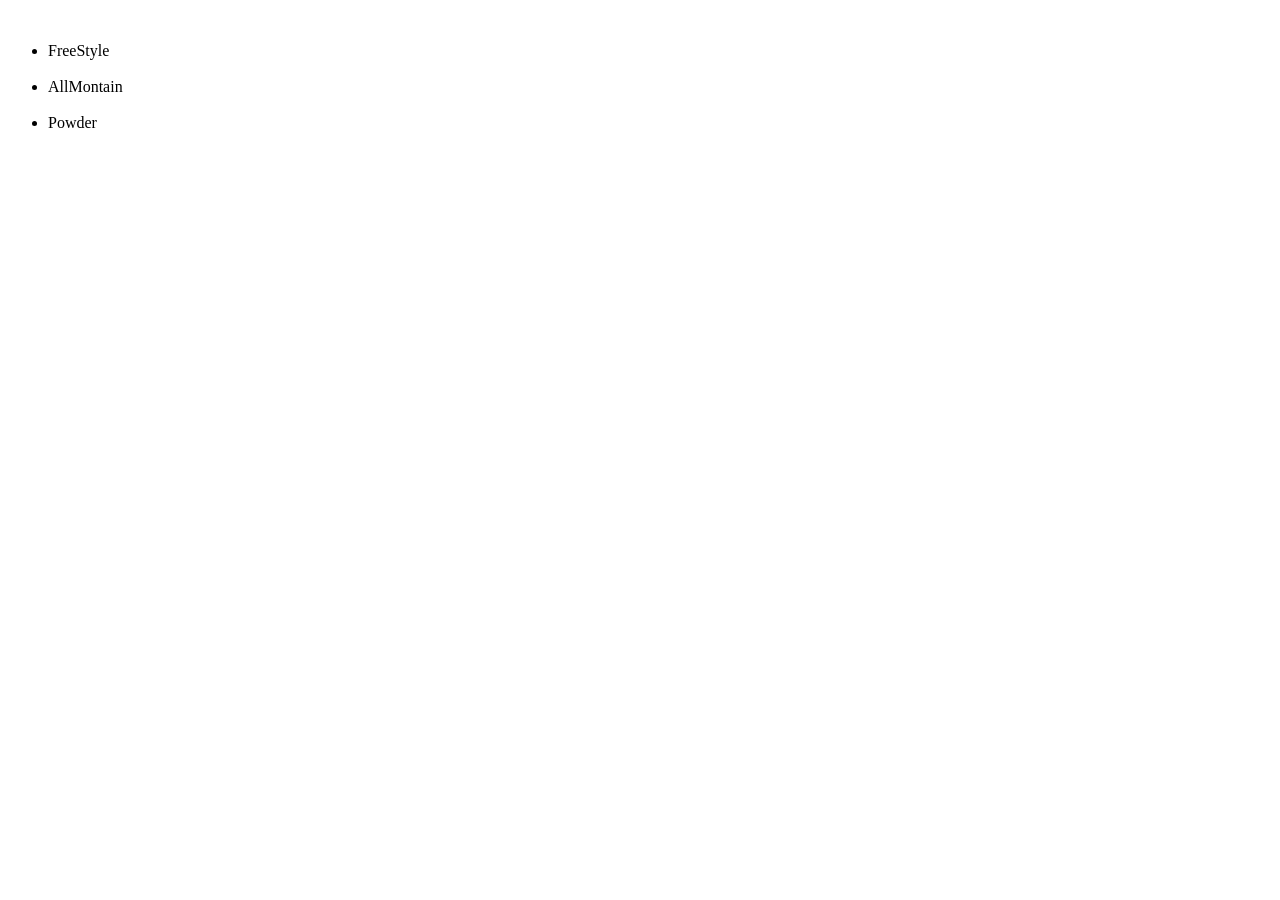
==== index.html @ e2c3e579 "Primero commit" ====
<!doctype html>
<html lang="en">
  <head>
    <meta charset="UTF-8" />
    <meta name="viewport" content="width=device-width, initial-scale=1.0" />
    <title>Web Matias</title>
  </head>
  <body>
    <img src="" />
    <!--Imagen en San Isidro-->


    
    <ul>
      <li>FreeStyle</li>
      <img src="" />
      <li>AllMontain</li>
      <img src="" />
      <li>Powder</li>
      <img src="" />

      
    </ul>
  </body>
</html>
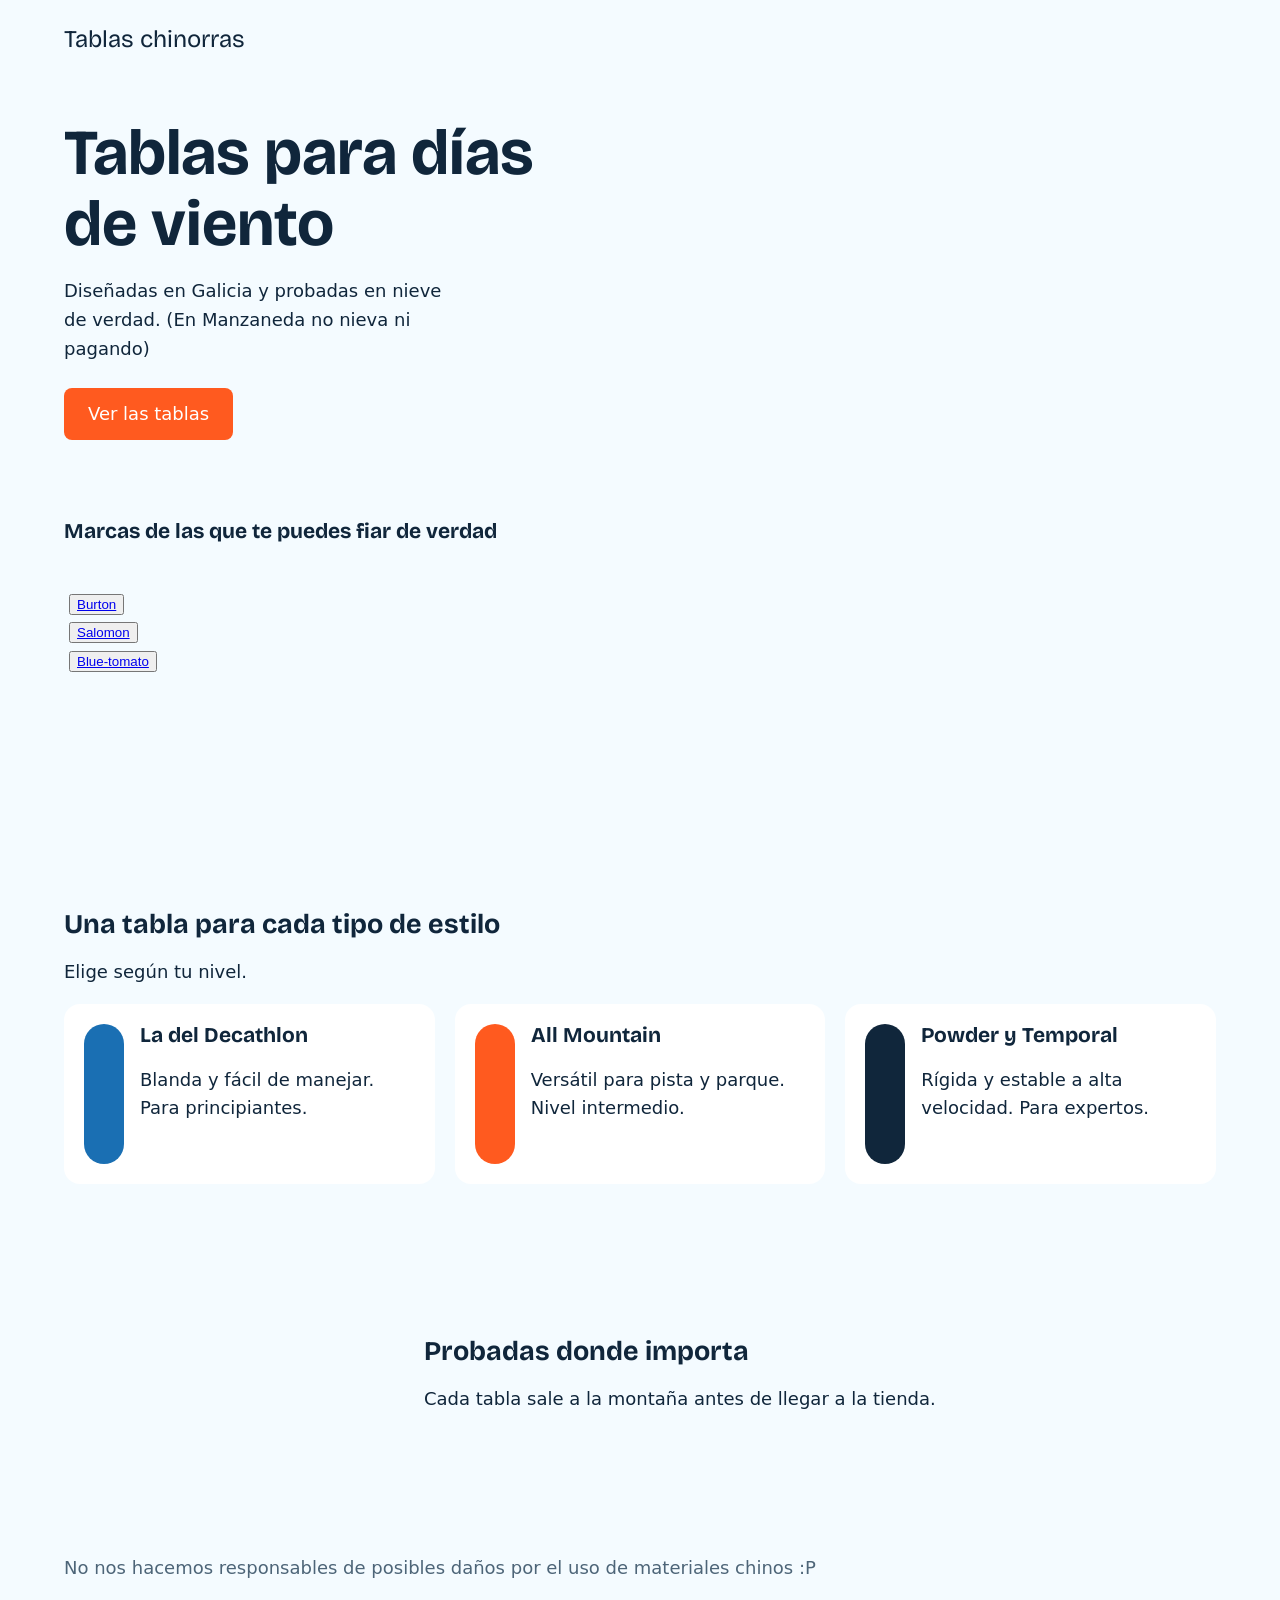
==== commit 2ad3efa6: "Rename Index.html to index.html" ====
--- a/index.html
+++ b/index.html
@@ -1,25 +1,81 @@
-<!doctype html>
-<html lang="en">
-  <head>
-    <meta charset="UTF-8" />
-    <meta name="viewport" content="width=device-width, initial-scale=1.0" />
-    <title>Web Matias</title>
-  </head>
-  <body>
-    <img src="" />
-    <!--Imagen en San Isidro-->
+<!DOCTYPE html>
+<html lang="es">
+<head>
+<meta charset="utf-8">
+<meta name="viewport" content="width=device-width, initial-scale=1">
+<title>Tablas chinorras</title>
+<link rel="stylesheet" href="https://fonts.googleapis.com/css2?family=Bricolage+Grotesque:wght@800&display=swap">
+<link rel="stylesheet" href="estilo.css">
+<link rel="stylesheet" href="https://www.blue-tomato.com/es-ES/">
 
 
-    
-    <ul>
-      <li>FreeStyle</li>
-      <img src="" />
-      <li>AllMontain</li>
-      <img src="" />
-      <li>Powder</li>
-      <img src="" />
+</head>
 
-      
-    </ul>
-  </body>
+<body>
+
+<!-- PORTADA -->
+<header class="portada">
+  <span class="logo">Tablas chinorras</span>
+  <h1>Tablas para días de viento</h1>
+  <p>Diseñadas en Galicia y probadas en nieve de verdad. (En Manzaneda no nieva ni pagando)</p>
+  <a class="boton" href="#tablas">Ver las tablas</a>
+
+<h3 id = "Marcas">Marcas de las que te puedes fiar de verdad</h3>
+<ul id="links">
+  <li><button type="button" class="btn btn-outline-secondary"><a href="https://www.burton.com/en-us">Burton</a></button></li>
+  <li><button type="button" class="btn btn-outline-secondary"><a href = "https://www.salomon.com/es-es">Salomon</a></button></li>
+  <li><button type="button" class="btn btn-outline-secondary"><a href = "https://www.blue-tomato.com/es-ES/">Blue-tomato</a></button></li>
+  
+
+
+</ul>
+
+
+</header>
+
+<!-- TABLAS: para añadir otra, copia un bloque <div class="tarjeta"> -->
+<section id="tablas">
+  <h2>Una tabla para cada tipo de estilo</h2>
+  <p>Elige según tu nivel.</p>
+
+  <div class="tarjetas">
+    <div class="tarjeta">
+      <div class="tabla azul"></div>
+      <div>
+        <h3>La del Decathlon</h3>
+        <p>Blanda y fácil de manejar. Para principiantes.</p>
+      </div>
+    </div>
+
+    <div class="tarjeta">
+      <div class="tabla naranja"></div>
+      <div>
+        <h3>All Mountain</h3>
+        <p>Versátil para pista y parque. Nivel intermedio.</p>
+      </div>
+    </div>
+
+    <div class="tarjeta">
+      <div class="tabla oscuro"></div>
+      <div>
+        <h3>Powder y Temporal</h3>
+        <p>Rígida y estable a alta velocidad. Para expertos.</p>
+      </div>
+    </div>
+  </div>
+</section>
+
+<!-- VIDEO + TEXTO -->
+<section class="video-seccion">
+  <video src="WhatsApp Video 2026-10-06 at 16.57.18.mp4" autoplay muted loop playsinline ></video>
+  <div>
+    <h2>Probadas donde importa</h2>
+    <p>Cada tabla sale a la montaña antes de llegar a la tienda.</p>
+  </div>
+</section>
+
+<footer>No nos hacemos responsables de posibles daños por el uso de materiales chinos :P</footer>
+
+
+</body>
 </html>
--- a/estilo.css
+++ b/estilo.css
@@ -0,0 +1,79 @@
+body {
+  margin: 0;
+  font-family: system-ui, sans-serif;
+  font-size: 18px;
+  line-height: 1.6;
+  color: #10263b;
+  background: #f4fbff;
+}
+
+h1, h2, h3 {
+  font-family: "Bricolage Grotesque", sans-serif;
+  line-height: 1.1;
+  margin: 0 0 10px;
+}
+#links{
+  list-style:none;
+  padding: 5px;
+  margin-top:40px ;
+}
+
+#Marcas{
+padding-top: 80px;
+}
+
+section { padding: 60px 5%; }
+
+.boton {
+  display: inline-block;
+  background: #ff5a1f;
+  color: white;
+  text-decoration: none;
+  padding: 12px 24px;
+  border-radius: 8px;
+}
+
+.portada {
+  min-height: 90vh;
+  padding: 20px 5%;
+}
+
+.logo { font-family: "Bricolage Grotesque", sans-serif; font-size: 24px; }
+
+.portada h1 { font-size: 64px; max-width: 500px; margin-top: 60px; }
+.portada p { max-width: 400px; margin-bottom: 24px; }
+
+/* ---------- TABLAS ---------- */
+.tarjetas {
+  display: flex;
+  flex-wrap: wrap;   
+  gap: 20px;
+}
+
+.tarjeta {
+  flex: 1 1 250px;
+  display: flex;
+  gap: 16px;
+  background: white;
+  padding: 20px;
+  border-radius: 16px;
+}
+
+.tabla { width: 40px; height: 140px; border-radius: 20px; flex-shrink: 0; }
+.azul    { background: #1a6fb3; }
+.naranja { background: #ff5a1f; }
+.oscuro  { background: #10263b; }
+
+/* ---------- VIDEO + TEXTO ---------- */
+.video-seccion {
+  display: flex;
+  flex-wrap: wrap;
+  gap: 40px;
+  align-items: center;
+}
+
+.video-seccion video { width: 320px; max-width: 100%; border-radius: 13px; }
+.video-seccion div { flex: 1 1 280px; }
+
+/* ---------- PIE ---------- */
+footer { padding: 30px 5%; color: #4d6578; }
